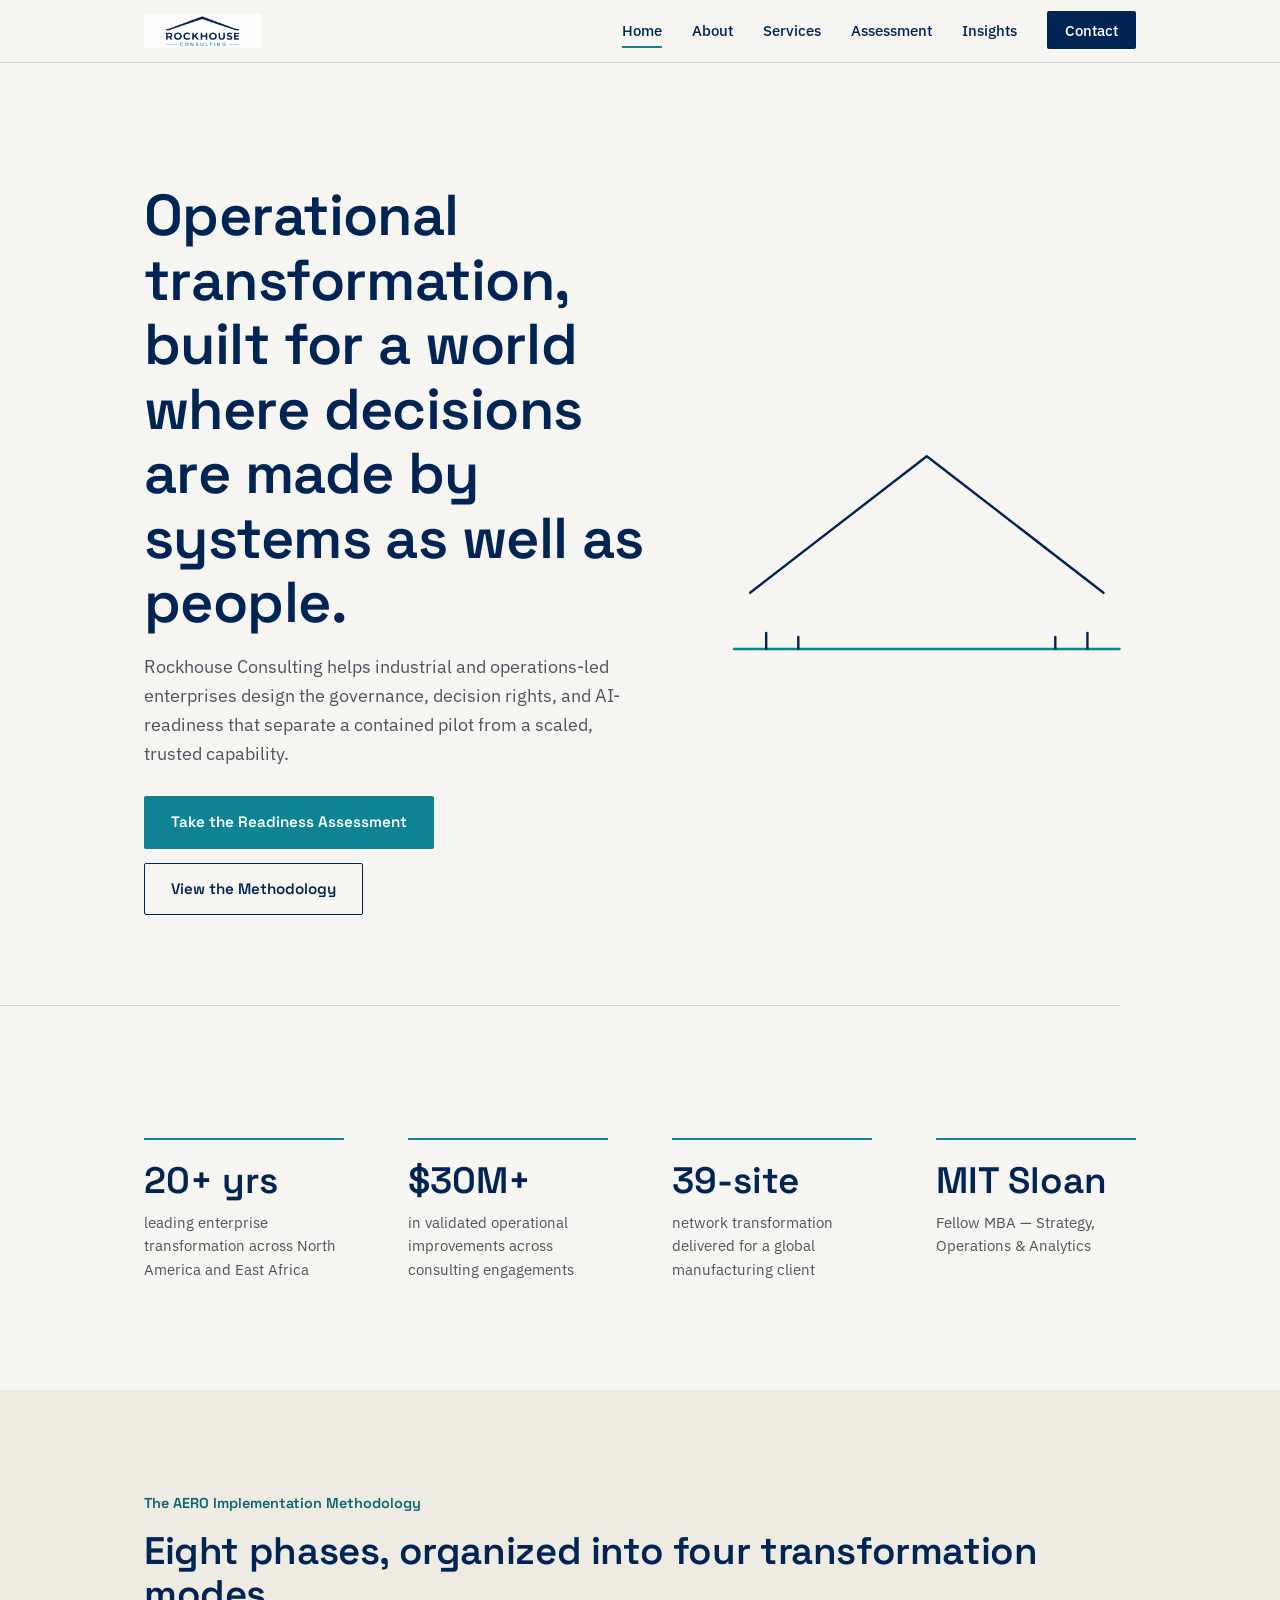
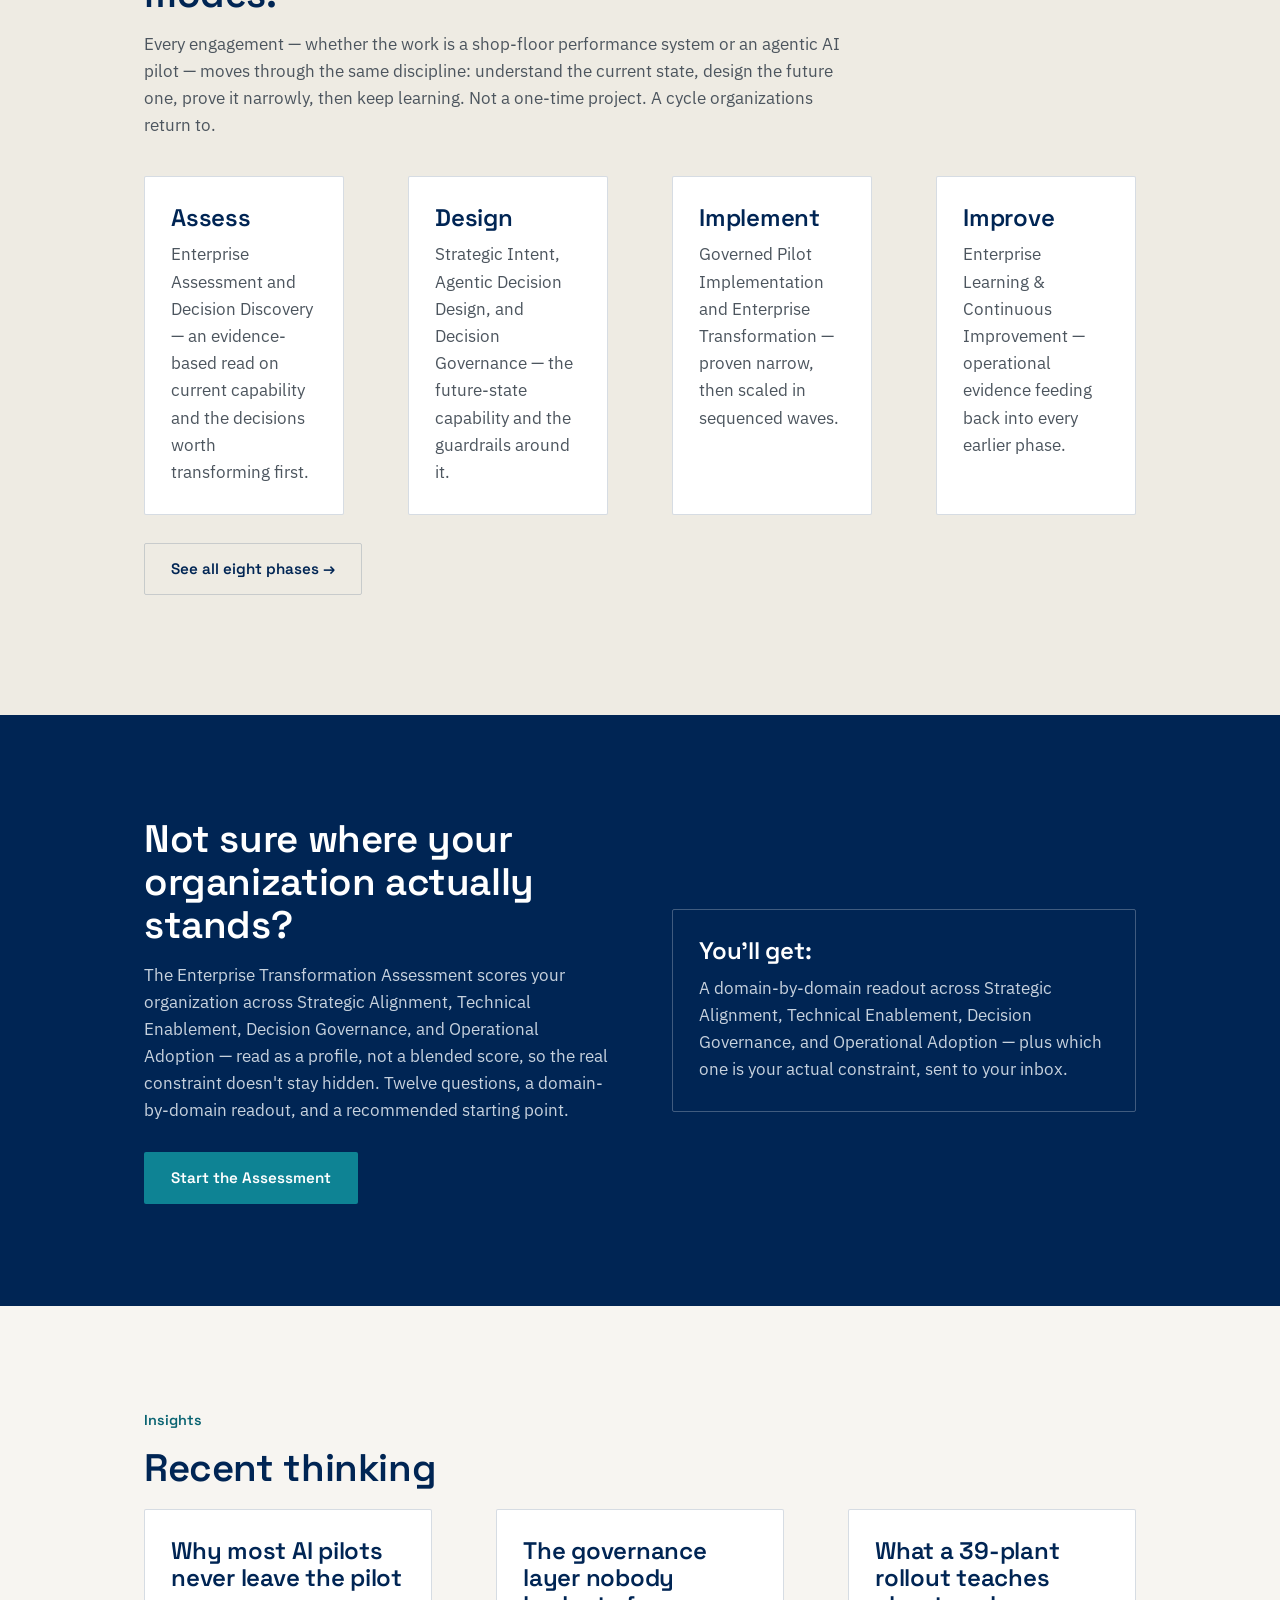
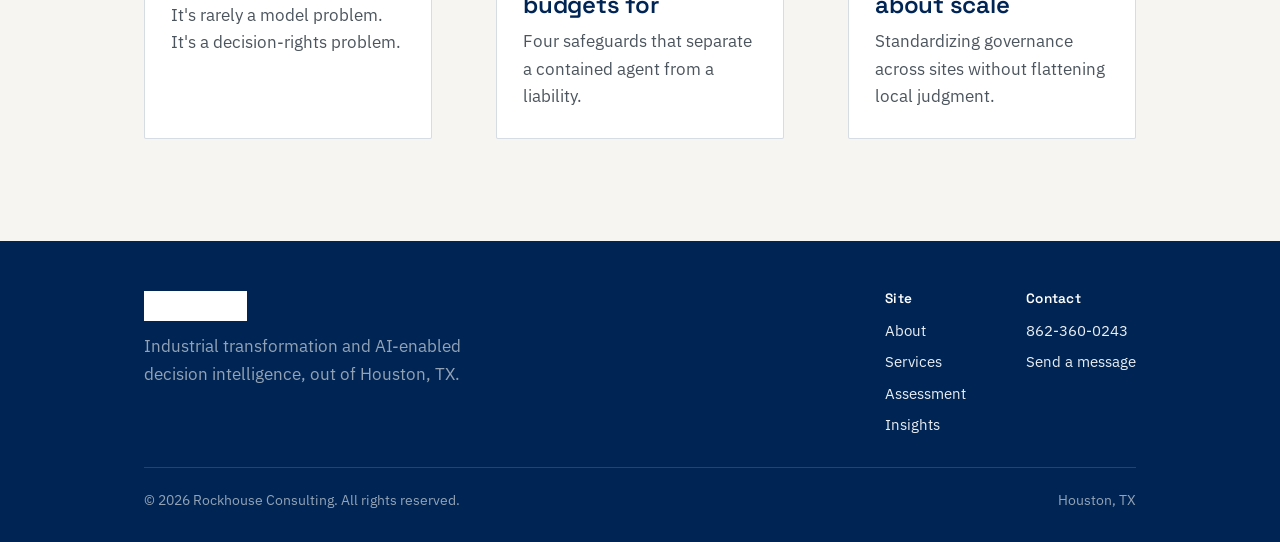
==== index.html @ 3f8c3867 "Add Rockhouse Consulting site files" ====
<!DOCTYPE html>
<html lang="en">
<head>
<meta charset="UTF-8">
<meta name="viewport" content="width=device-width, initial-scale=1.0">
<title>Rockhouse Consulting — Industrial Transformation &amp; Agentic AI Governance</title>
<meta name="description" content="Rockhouse Consulting helps industrial and operations-led enterprises design, govern, and scale AI-enabled decision systems — grounded in two decades of operational transformation work.">
<link rel="preconnect" href="https://fonts.googleapis.com">
<link rel="preconnect" href="https://fonts.gstatic.com" crossorigin>
<link href="https://fonts.googleapis.com/css2?family=Space+Grotesk:wght@500;600;700&family=IBM+Plex+Sans:wght@400;500;600&display=swap" rel="stylesheet">
<link rel="stylesheet" href="css/style.css">
</head>
<body>

<header class="site-header">
  <div class="wrap">
    <a class="brand" href="index.html"><img src="assets/logo.png" alt="Rockhouse Consulting"></a>
    <button class="nav-toggle" aria-label="Toggle navigation" aria-expanded="false"><span></span></button>
    <ul class="nav-links">
      <li><a href="index.html">Home</a></li>
      <li><a href="about.html">About</a></li>
      <li><a href="services.html">Services</a></li>
      <li><a href="assessment.html">Assessment</a></li>
      <li><a href="insights.html">Insights</a></li>
      <li><a href="contact.html" class="nav-cta">Contact</a></li>
    </ul>
  </div>
</header>

<main>

  <!-- HERO -->
  <section class="hero">
    <div class="wrap hero-grid">
      <div>
        <h1>Operational transformation, built for a world where decisions are made by systems as well as people.</h1>
        <p class="lede">Rockhouse Consulting helps industrial and operations-led enterprises design the governance, decision rights, and AI-readiness that separate a contained pilot from a scaled, trusted capability.</p>
        <div class="hero-actions">
          <a href="assessment.html" class="btn btn-primary">Take the Readiness Assessment</a>
          <a href="services.html" class="btn btn-outline">View the Methodology</a>
        </div>
      </div>
      <div>
        <svg class="roofline" viewBox="0 0 520 340" xmlns="http://www.w3.org/2000/svg" role="img" aria-label="Line drawing of a peaked roofline over a foundation line">
          <path d="M40,230 L260,60 L480,230" />
          <path class="accent" d="M20,300 L500,300" />
          <path d="M60,300 L60,280 M100,300 L100,285 M460,300 L460,280 M420,300 L420,285" stroke-width="2" />
        </svg>
      </div>
    </div>
  </section>

  <hr class="rule wrap">

  <!-- PROOF STRIP -->
  <section>
    <div class="wrap">
      <div class="stat-strip">
        <div class="stat"><div class="n">20+ yrs</div><div class="l">leading enterprise transformation across North America and East Africa</div></div>
        <div class="stat"><div class="n">$30M+</div><div class="l">in validated operational improvements across consulting engagements</div></div>
        <div class="stat"><div class="n">39-site</div><div class="l">network transformation delivered for a global manufacturing client</div></div>
        <div class="stat"><div class="n">MIT Sloan</div><div class="l">Fellow MBA — Strategy, Operations &amp; Analytics</div></div>
      </div>
    </div>
  </section>

  <!-- METHODOLOGY PREVIEW -->
  <section class="section-alt">
    <div class="wrap">
      <div class="eyebrow-line"><span class="num">The AERO Implementation Methodology</span></div>
      <h2>Eight phases, organized into four transformation modes.</h2>
      <p class="max-prose">Every engagement — whether the work is a shop-floor performance system or an agentic AI pilot — moves through the same discipline: understand the current state, design the future one, prove it narrowly, then keep learning. Not a one-time project. A cycle organizations return to.</p>
      <div class="grid grid-4" style="margin-top:36px;">
        <div class="card"><h3>Assess</h3><p>Enterprise Assessment and Decision Discovery — an evidence-based read on current capability and the decisions worth transforming first.</p></div>
        <div class="card"><h3>Design</h3><p>Strategic Intent, Agentic Decision Design, and Decision Governance — the future-state capability and the guardrails around it.</p></div>
        <div class="card"><h3>Implement</h3><p>Governed Pilot Implementation and Enterprise Transformation — proven narrow, then scaled in sequenced waves.</p></div>
        <div class="card"><h3>Improve</h3><p>Enterprise Learning &amp; Continuous Improvement — operational evidence feeding back into every earlier phase.</p></div>
      </div>
      <p style="margin-top:28px;"><a href="services.html" class="btn btn-ghost">See all eight phases →</a></p>
    </div>
  </section>

  <!-- ASSESSMENT CTA -->
  <section class="section-navy">
    <div class="wrap">
      <div class="grid grid-2" style="align-items:center;">
        <div>
          <h2 class="mt-0">Not sure where your organization actually stands?</h2>
          <p>The Enterprise Transformation Assessment scores your organization across Strategic Alignment, Technical Enablement, Decision Governance, and Operational Adoption — read as a profile, not a blended score, so the real constraint doesn't stay hidden. Twelve questions, a domain-by-domain readout, and a recommended starting point.</p>
          <a href="assessment.html" class="btn btn-primary" style="margin-top:10px;">Start the Assessment</a>
        </div>
        <div class="card" style="background:transparent;border-color:rgba(255,255,255,0.25);">
          <h3 style="color:#fff;">You'll get:</h3>
          <p style="color:#C7D2DE;">A domain-by-domain readout across Strategic Alignment, Technical Enablement, Decision Governance, and Operational Adoption — plus which one is your actual constraint, sent to your inbox.</p>
        </div>
      </div>
    </div>
  </section>

  <!-- INSIGHTS PREVIEW -->
  <section>
    <div class="wrap">
      <div class="eyebrow-line"><span class="num">Insights</span></div>
      <h2>Recent thinking</h2>
      <div class="grid grid-3" style="margin-top:20px;">
        <a class="card card-link" href="insights.html">
          <h3>Why most AI pilots never leave the pilot</h3>
          <p>It's rarely a model problem. It's a decision-rights problem.</p>
        </a>
        <a class="card card-link" href="insights.html">
          <h3>The governance layer nobody budgets for</h3>
          <p>Four safeguards that separate a contained agent from a liability.</p>
        </a>
        <a class="card card-link" href="insights.html">
          <h3>What a 39-plant rollout teaches about scale</h3>
          <p>Standardizing governance across sites without flattening local judgment.</p>
        </a>
      </div>
    </div>
  </section>

</main>

<footer class="site-footer">
  <div class="wrap">
    <div class="footer-grid">
      <div>
        <div class="footer-brand"><img src="assets/logo.png" alt="Rockhouse Consulting"></div>
        <p style="color:#93A3B5;max-width:34ch;">Industrial transformation and AI-enabled decision intelligence, out of Houston, TX.</p>
      </div>
      <div class="footer-cols">
        <div>
          <h4>Site</h4>
          <ul>
            <li><a href="about.html">About</a></li>
            <li><a href="services.html">Services</a></li>
            <li><a href="assessment.html">Assessment</a></li>
            <li><a href="insights.html">Insights</a></li>
          </ul>
        </div>
        <div>
          <h4>Contact</h4>
          <ul>
            <li><a href="tel:8623600243">862-360-0243</a></li>
            <li><a href="contact.html">Send a message</a></li>
          </ul>
        </div>
      </div>
    </div>
    <div class="footer-bottom">
      <span>© 2026 Rockhouse Consulting. All rights reserved.</span>
      <span>Houston, TX</span>
    </div>
  </div>
</footer>

<script src="js/main.js"></script>
</body>
</html>
---- css/style.css ----
/* ============================================================
   Rockhouse Consulting — design tokens
   Structural / drafting-table aesthetic: thin rules, tick marks,
   left-aligned type, roofline motif. No rounded-card kit.
   ============================================================ */

:root{
  --navy:      #002554;
  --navy-2:    #0A3A6B;
  --navy-soft: #12406F;
  --teal:      #0E8394;
  --teal-dark: #0A6472;
  --bg:        #F7F5F1;
  --bg-alt:    #EEEBE3;
  --panel:     #FFFFFF;
  --ink:       #191F26;
  --ink-soft:  #4C555E;
  --ink-faint: #79808A;
  --line:      #D9D3C6;
  --line-navy: rgba(0, 37, 84, 0.16);

  --font-head: 'Space Grotesk', 'Arial Narrow', Arial, sans-serif;
  --font-body: 'IBM Plex Sans', 'Segoe UI', Arial, sans-serif;

  --maxw: 1120px;
  --gutter: clamp(20px, 5vw, 64px);
}

*, *::before, *::after{ box-sizing: border-box; }
html{ scroll-behavior: smooth; }
body{
  margin: 0;
  background: var(--bg);
  color: var(--ink);
  font-family: var(--font-body);
  font-size: 17px;
  line-height: 1.6;
  -webkit-font-smoothing: antialiased;
}
img{ max-width: 100%; display: block; }
a{ color: var(--teal-dark); }
a:focus-visible, button:focus-visible, input:focus-visible,
textarea:focus-visible, select:focus-visible{
  outline: 2px solid var(--teal);
  outline-offset: 3px;
}

h1, h2, h3, h4{
  font-family: var(--font-head);
  color: var(--navy);
  margin: 0 0 0.4em;
  line-height: 1.12;
  font-weight: 600;
  letter-spacing: -0.01em;
}
h1{ font-size: clamp(2.4rem, 5vw, 3.6rem); }
h2{ font-size: clamp(1.7rem, 3.2vw, 2.4rem); }
h3{ font-size: clamp(1.2rem, 2vw, 1.5rem); }
p{ margin: 0 0 1em; max-width: 62ch; color: var(--ink-soft); }
.ink{ color: var(--ink); }

.wrap{
  max-width: var(--maxw);
  margin: 0 auto;
  padding-left: var(--gutter);
  padding-right: var(--gutter);
}

/* ---------- structural rule / tick divider ---------- */
.rule{
  border: none;
  border-top: 1px solid var(--line-navy);
  margin: 0;
  position: relative;
}
.tick-divider{
  display: flex;
  align-items: center;
  gap: 12px;
  margin: 0;
  color: var(--ink-faint);
}
.tick-divider::before, .tick-divider::after{
  content: "";
  flex: 1;
  height: 1px;
  background: var(--line-navy);
}
.tick-divider span{
  font-family: var(--font-head);
  font-size: 0.78rem;
  letter-spacing: 0.02em;
}

/* ---------- nav ---------- */
.site-header{
  position: sticky; top: 0; z-index: 50;
  background: rgba(247,245,241,0.92);
  backdrop-filter: blur(6px);
  border-bottom: 1px solid var(--line-navy);
}
.site-header .wrap{
  display: flex; align-items: center; justify-content: space-between;
  padding-top: 14px; padding-bottom: 14px;
}
.brand{ display:flex; align-items:center; gap:10px; text-decoration:none; }
.brand img{ height: 34px; width: auto; }
.brand span{ display:none; }

.nav-links{
  display: flex; gap: clamp(16px, 2.4vw, 30px);
  list-style: none; margin: 0; padding: 0;
}
.nav-links a{
  color: var(--navy);
  text-decoration: none;
  font-size: 0.95rem;
  font-weight: 500;
  padding: 6px 0;
  border-bottom: 2px solid transparent;
}
.nav-links a:hover, .nav-links a.active{
  border-bottom-color: var(--teal);
}
.nav-cta{
  background: var(--navy);
  color: #fff !important;
  padding: 9px 18px !important;
  border-radius: 2px;
  border-bottom: none !important;
}
.nav-cta:hover{ background: var(--teal-dark); }

.nav-toggle{ display:none; background:none; border:1px solid var(--line-navy); border-radius:2px; padding:8px 10px; cursor:pointer; }
.nav-toggle span, .nav-toggle span::before, .nav-toggle span::after{
  content:""; display:block; width:20px; height:2px; background:var(--navy); position:relative;
}
.nav-toggle span::before{ position:absolute; top:-6px; }
.nav-toggle span::after{ position:absolute; top:6px; }

@media (max-width: 780px){
  .nav-toggle{ display:block; }
  .nav-links{
    position: fixed; inset: 61px 0 auto 0;
    background: var(--bg);
    flex-direction: column;
    padding: 18px var(--gutter) 26px;
    border-bottom: 1px solid var(--line-navy);
    transform: translateY(-8px);
    opacity: 0;
    pointer-events: none;
    transition: opacity .18s ease, transform .18s ease;
  }
  .nav-links.open{ opacity: 1; transform: translateY(0); pointer-events: auto; }
  .nav-links a{ padding: 10px 0; border-bottom: 1px solid var(--line-navy); }
  .nav-cta{ display:inline-block; width:fit-content; }
}

/* ---------- buttons ---------- */
.btn{
  display: inline-flex; align-items: center; gap: 8px;
  font-family: var(--font-head);
  font-weight: 600;
  font-size: 0.95rem;
  padding: 13px 26px;
  border-radius: 2px;
  text-decoration: none;
  border: 1px solid transparent;
  cursor: pointer;
  transition: background .15s ease, color .15s ease, border-color .15s ease;
}
.btn-primary{ background: var(--teal); color: #fff; }
.btn-primary:hover{ background: var(--teal-dark); }
.btn-outline{ background: transparent; color: var(--navy); border-color: var(--navy); }
.btn-outline:hover{ background: var(--navy); color: #fff; }
.btn-ghost{ background: transparent; color: var(--navy); border-color: var(--line-navy); }
.btn-ghost:hover{ border-color: var(--navy); }

/* ---------- section rhythm ---------- */
section{ padding: clamp(56px, 8vw, 108px) 0; }
.section-alt{ background: var(--bg-alt); }
.section-navy{ background: var(--navy); color: #f2f4f7; }
.section-navy h2, .section-navy h3{ color: #fff; }
.section-navy p{ color: #C7D2DE; }
.eyebrow-line{
  display:flex; align-items:baseline; gap: 14px; margin-bottom: 14px;
}
.eyebrow-line .num{
  font-family: var(--font-head); color: var(--teal-dark); font-weight: 600; font-size: 0.9rem;
}
.section-navy .eyebrow-line .num{ color: #6FD3DF; }

/* ---------- grid utilities ---------- */
.grid{ display: grid; gap: var(--gutter); }
.grid-2{ grid-template-columns: 1fr 1fr; }
.grid-3{ grid-template-columns: repeat(3, 1fr); }
.grid-4{ grid-template-columns: repeat(4, 1fr); }
@media (max-width: 900px){
  .grid-3, .grid-4{ grid-template-columns: 1fr 1fr; }
}
@media (max-width: 640px){
  .grid-2, .grid-3, .grid-4{ grid-template-columns: 1fr; }
}

/* ---------- stat strip ---------- */
.stat-strip{
  display:flex; flex-wrap: wrap; gap: var(--gutter);
  padding-top: 30px; padding-bottom: 6px;
}
.stat{ flex: 1 1 200px; border-top: 2px solid var(--teal); padding-top: 12px; }
.stat .n{ font-family: var(--font-head); font-size: clamp(1.7rem,3vw,2.3rem); color: var(--navy); font-weight: 600; }
.stat .l{ font-size: 0.92rem; color: var(--ink-soft); }

/* ---------- phase list (methodology) ---------- */
.phase{
  border-top: 1px solid var(--line-navy);
  padding: 26px 0;
  display: grid;
  grid-template-columns: 60px 1fr;
  gap: 20px;
  align-items: start;
}
.phase:last-child{ border-bottom: 1px solid var(--line-navy); }
.phase .idx{
  font-family: var(--font-head);
  color: var(--teal-dark);
  font-size: 1.1rem;
  font-weight: 600;
  padding-top: 2px;
}
.phase h3{ margin-bottom: 6px; }
.phase p{ margin-bottom: 0; }
@media (max-width: 560px){
  .phase{ grid-template-columns: 1fr; gap: 6px; }
}

/* ---------- cards (services / insights) — flat, ruled, not SaaS-rounded ---------- */
.card{
  background: var(--panel);
  border: 1px solid var(--line-navy);
  border-radius: 2px;
  padding: 28px 26px;
}
.card h3{ margin-bottom: 10px; }
.card p:last-child{ margin-bottom: 0; }

.card-link{
  text-decoration:none; color: inherit; display:block;
  transition: border-color .15s ease, transform .15s ease;
}
.card-link:hover{ border-color: var(--teal); }

/* ---------- hero ---------- */
.hero{
  padding-top: clamp(64px, 10vw, 120px);
  padding-bottom: clamp(48px, 7vw, 90px);
  position: relative;
  overflow: hidden;
}
.hero .wrap{ position: relative; z-index: 2; }
.hero-grid{
  display: grid;
  grid-template-columns: 1.1fr 0.9fr;
  gap: clamp(30px, 5vw, 70px);
  align-items: center;
}
@media (max-width: 880px){
  .hero-grid{ grid-template-columns: 1fr; }
}
.hero h1{ margin-bottom: 0.3em; }
.hero .lede{ font-size: 1.14rem; color: var(--ink-soft); max-width: 46ch; }
.hero-actions{ display:flex; gap: 14px; flex-wrap: wrap; margin-top: 28px; }

.roofline{ width: 100%; height: auto; }
.roofline path{
  fill: none;
  stroke: var(--navy);
  stroke-width: 3;
  stroke-linecap: round;
  stroke-linejoin: round;
  stroke-dasharray: 900;
  stroke-dashoffset: 900;
  animation: draw 1.6s ease forwards 0.2s;
}
.roofline .accent{ stroke: var(--teal); }
@keyframes draw{ to{ stroke-dashoffset: 0; } }
@media (prefers-reduced-motion: reduce){
  .roofline path{ animation: none; stroke-dashoffset: 0; }
}

/* ---------- footer ---------- */
.site-footer{
  background: var(--navy);
  color: #C7D2DE;
  padding: 50px 0 30px;
}
.site-footer a{ color: #E9EEF3; text-decoration: none; }
.site-footer a:hover{ color: var(--teal); }
.footer-grid{
  display:flex; justify-content: space-between; flex-wrap: wrap; gap: 30px;
  padding-bottom: 30px; border-bottom: 1px solid rgba(255,255,255,0.14);
}
.footer-cols{ display:flex; gap: 60px; flex-wrap: wrap; }
.footer-cols h4{ color: #fff; font-size: 0.85rem; letter-spacing: 0.02em; margin-bottom: 12px; }
.footer-cols ul{ list-style:none; margin:0; padding:0; display:flex; flex-direction:column; gap:8px; font-size:0.92rem; }
.footer-bottom{
  display:flex; justify-content: space-between; flex-wrap: wrap; gap: 10px;
  padding-top: 22px; font-size: 0.85rem; color: #93A3B5;
}
.footer-brand{ display:flex; align-items:center; gap:10px; margin-bottom: 12px; }
.footer-brand img{ height: 30px; filter: brightness(0) invert(1); }

/* ---------- forms ---------- */
label{ display:block; font-size: 0.88rem; font-weight:600; color: var(--navy); margin-bottom: 6px; }
input[type=text], input[type=email], input[type=tel], textarea, select{
  width: 100%;
  font-family: var(--font-body);
  font-size: 1rem;
  padding: 12px 14px;
  border: 1px solid var(--line-navy);
  border-radius: 2px;
  background: #fff;
  color: var(--ink);
  margin-bottom: 18px;
}
textarea{ resize: vertical; min-height: 130px; }
.form-row{ display:grid; grid-template-columns:1fr 1fr; gap: 18px; }
@media (max-width:600px){ .form-row{ grid-template-columns:1fr; } }

/* ---------- utility ---------- */
.center{ text-align:center; }
.mt-0{ margin-top:0; }
.max-prose{ max-width: 70ch; }
.small{ font-size: 0.86rem; color: var(--ink-faint); }
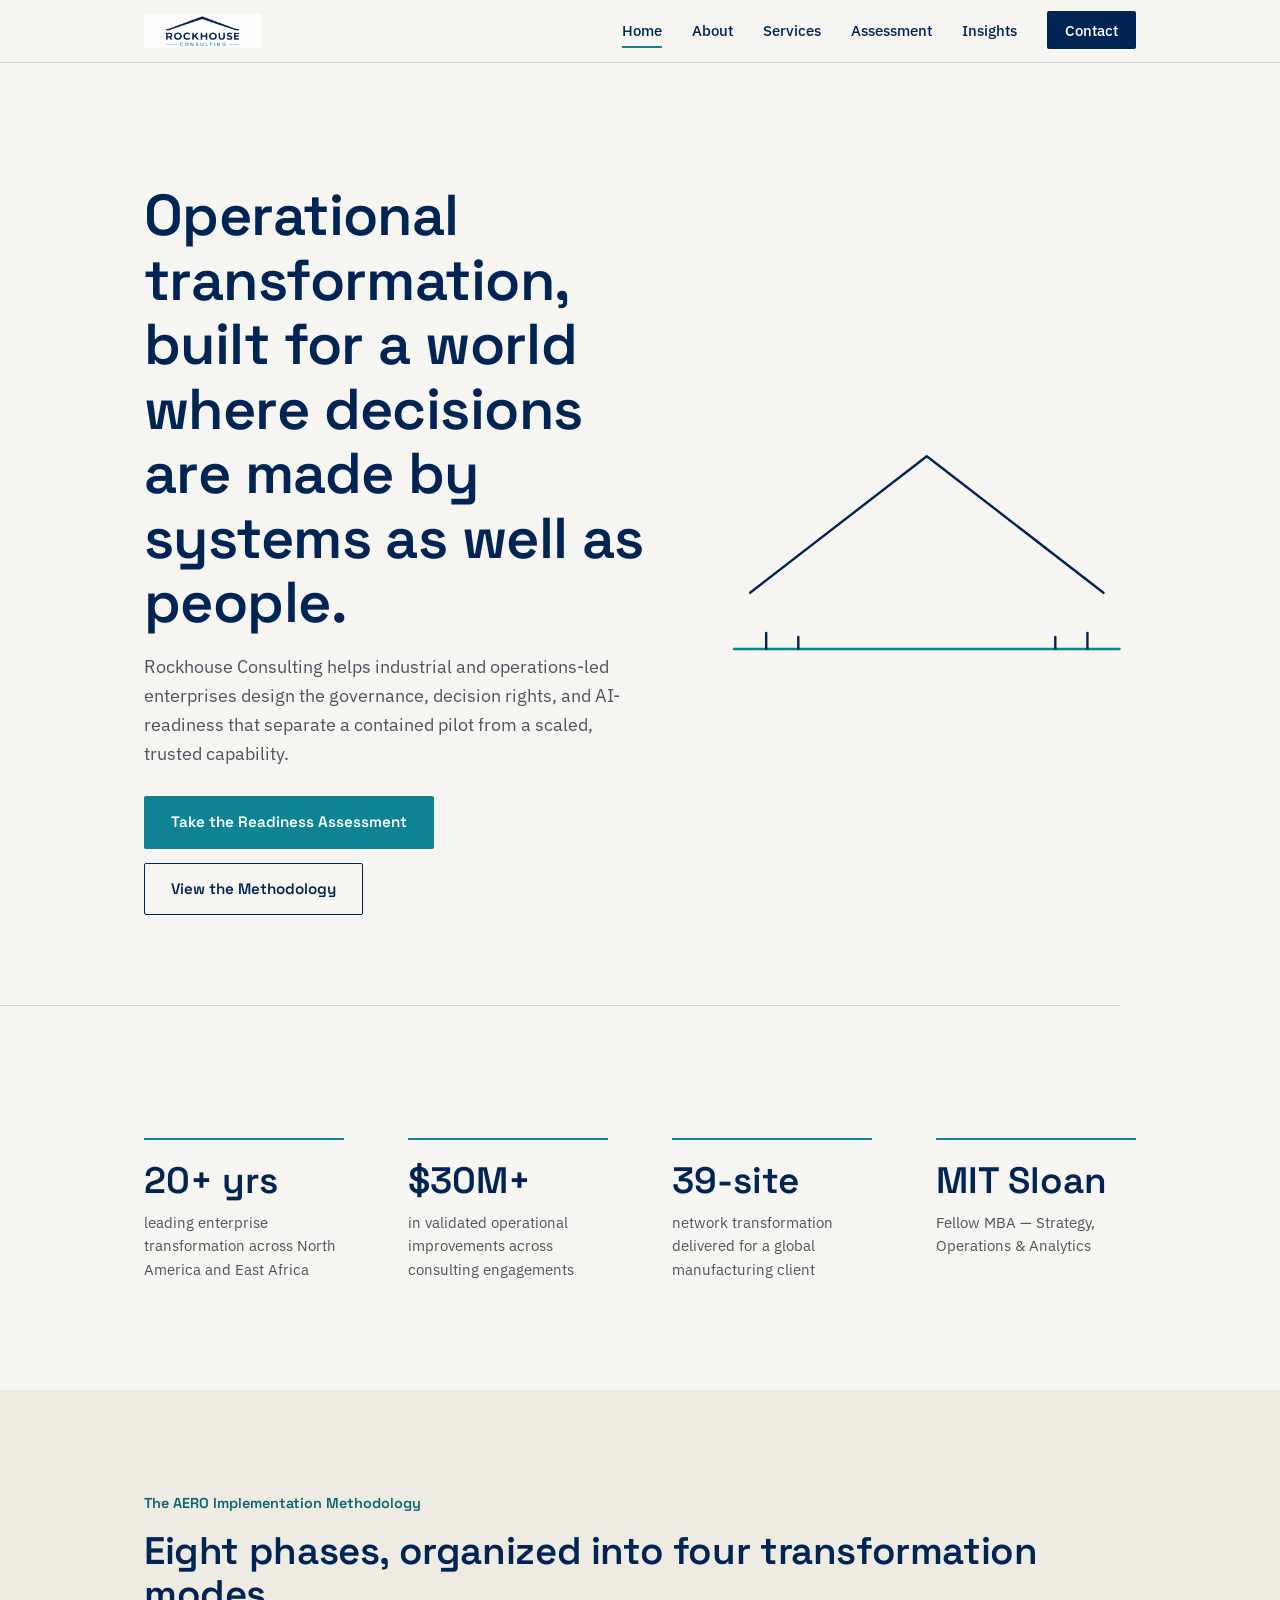
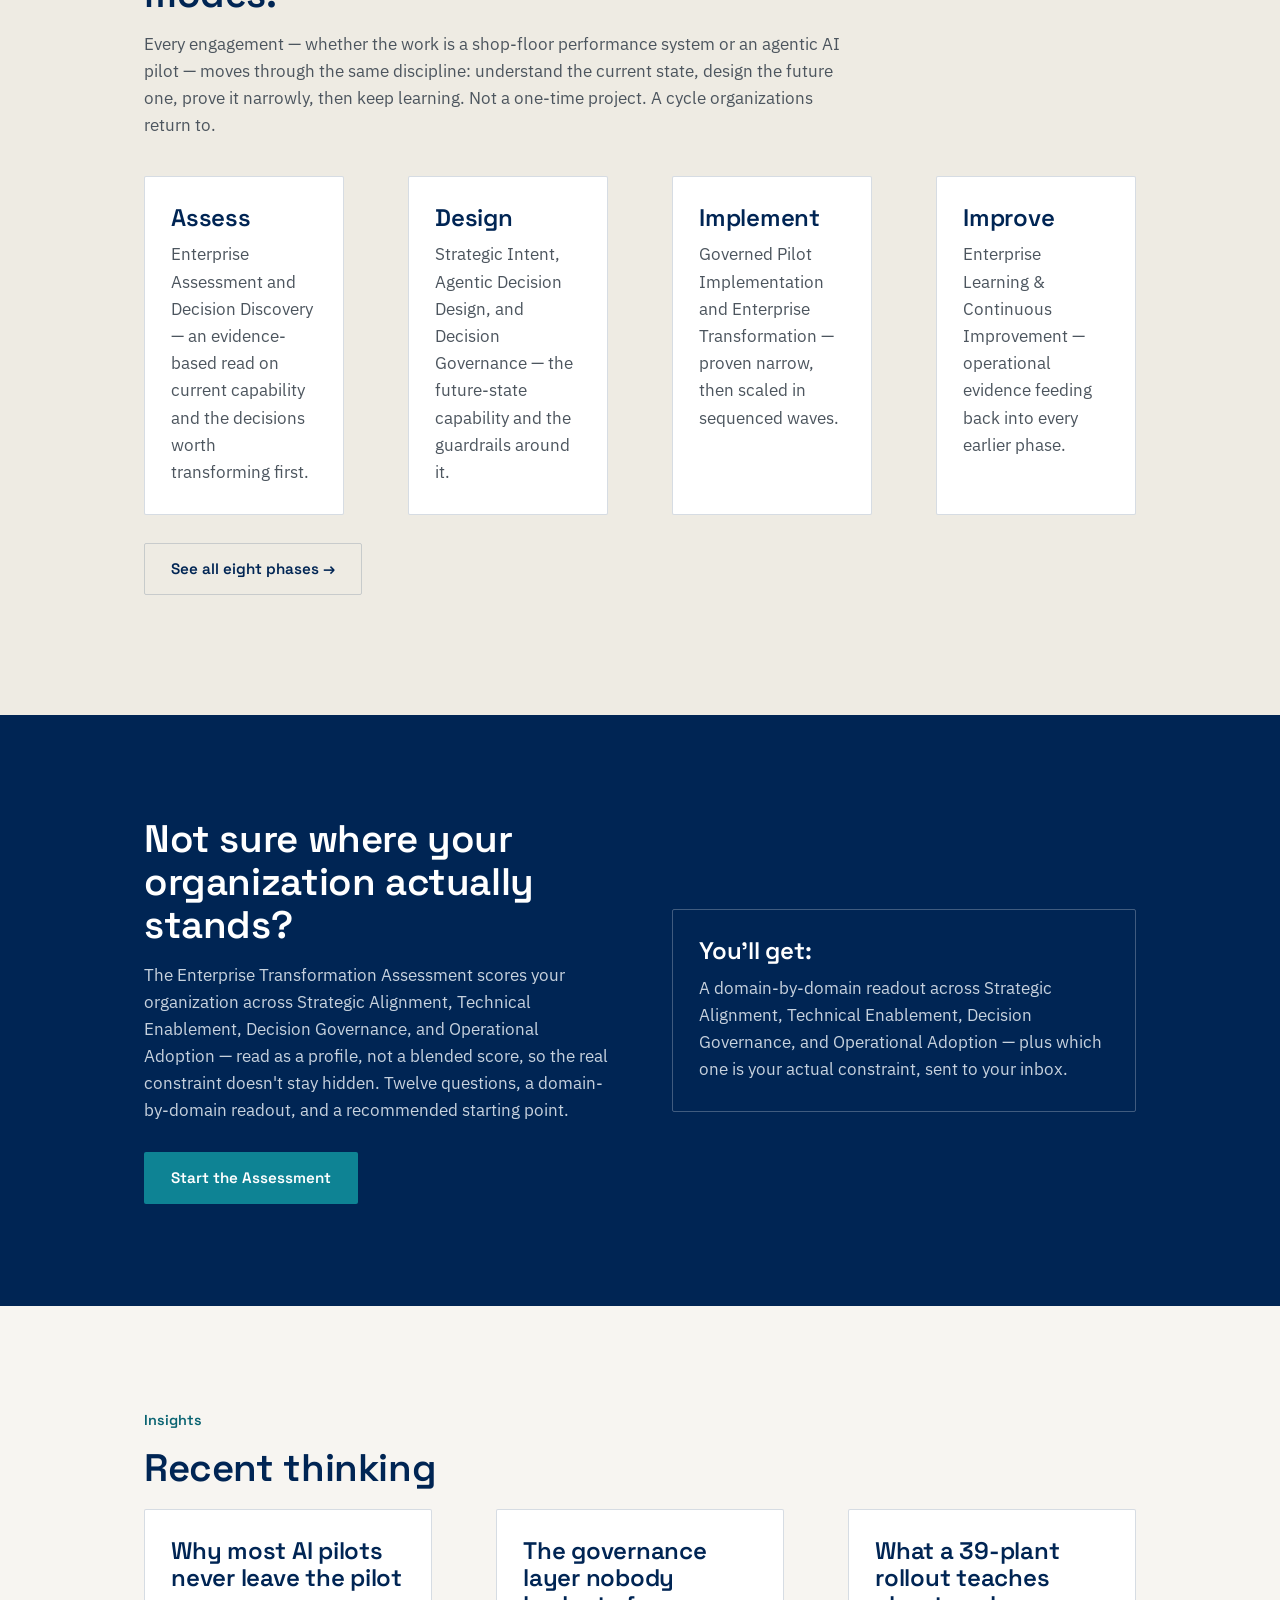
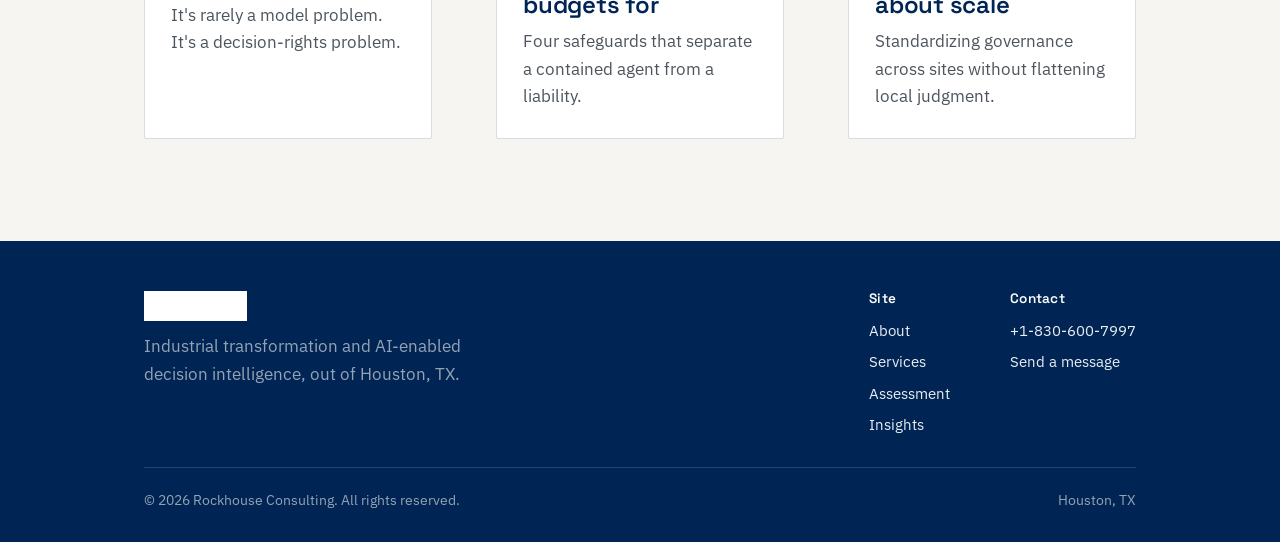
==== commit ae9459f9: "Change phone contact to official Rockhouse" ====
--- a/index.html
+++ b/index.html
@@ -141,7 +141,7 @@
         <div>
           <h4>Contact</h4>
           <ul>
-            <li><a href="tel:8623600243">862-360-0243</a></li>
+            <li><a href="tel:+1-830-600-7997">+1-830-600-7997</a></li>
             <li><a href="contact.html">Send a message</a></li>
           </ul>
         </div>
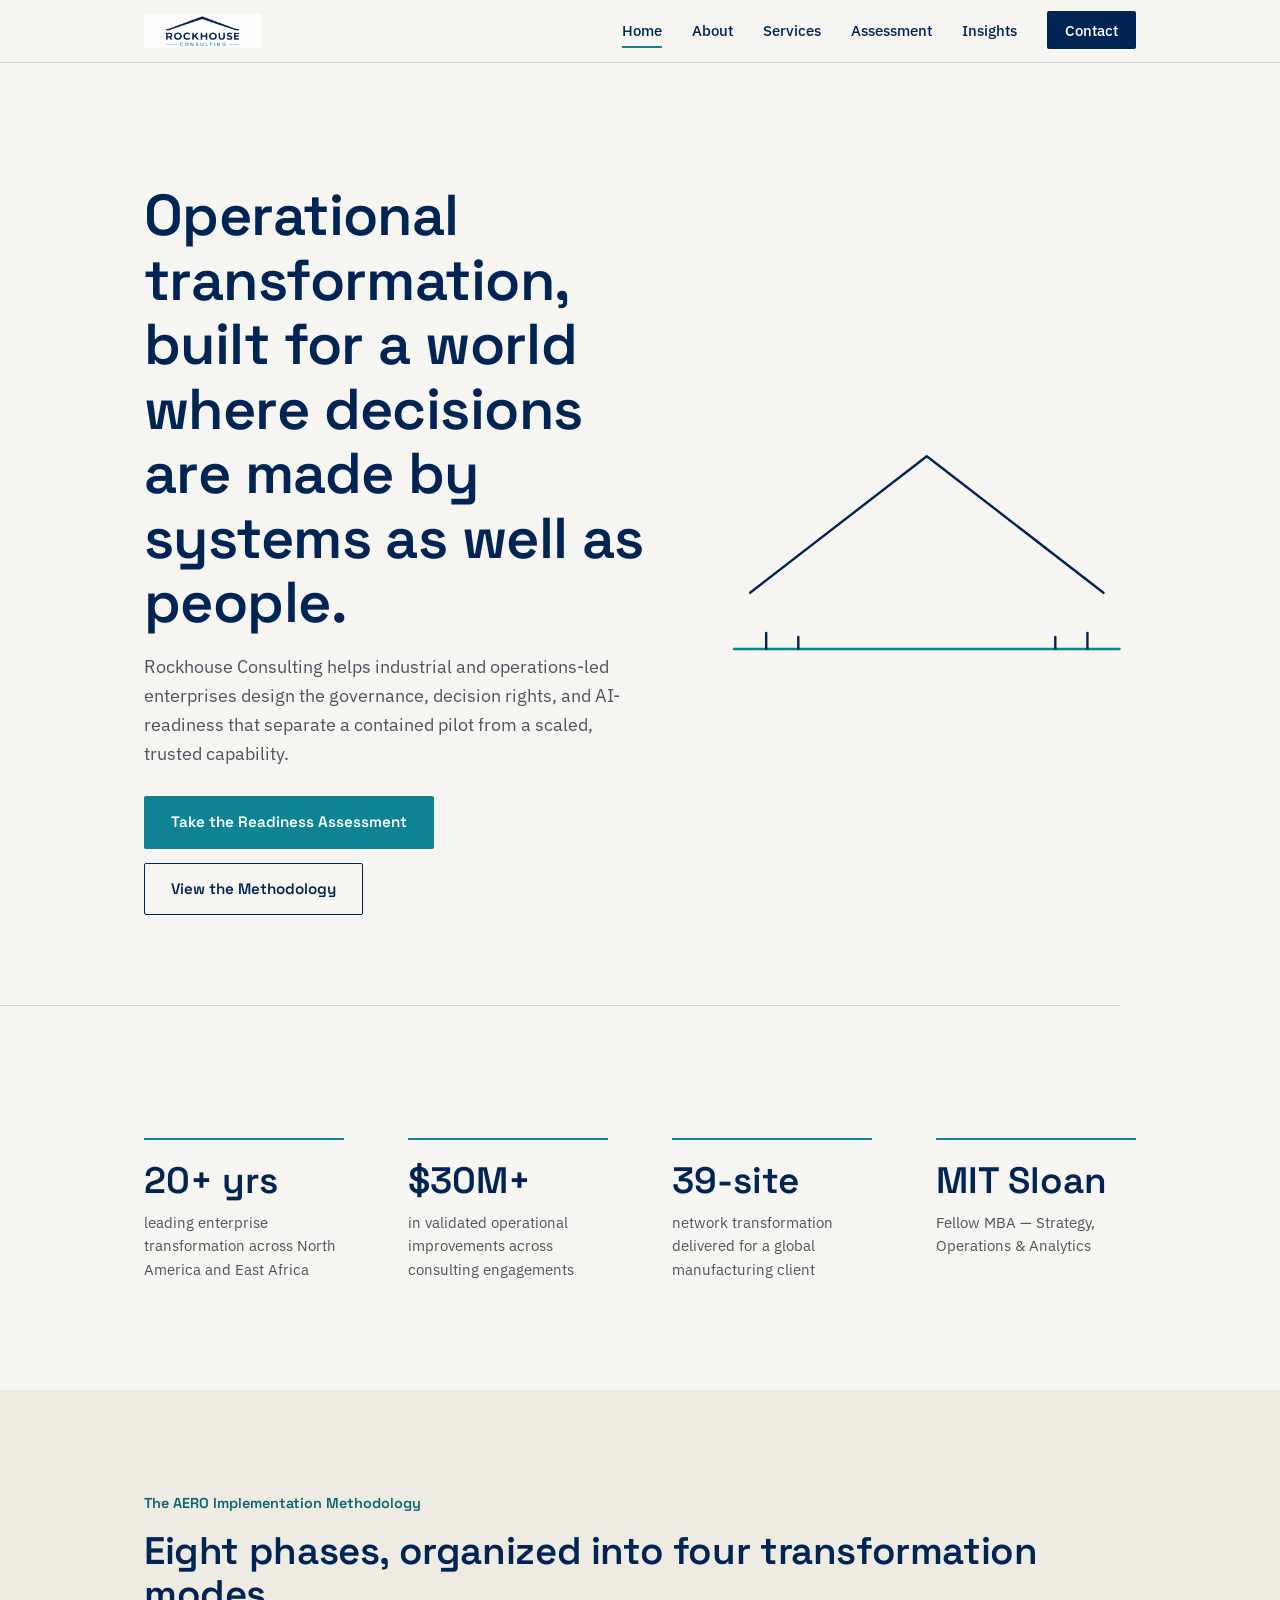
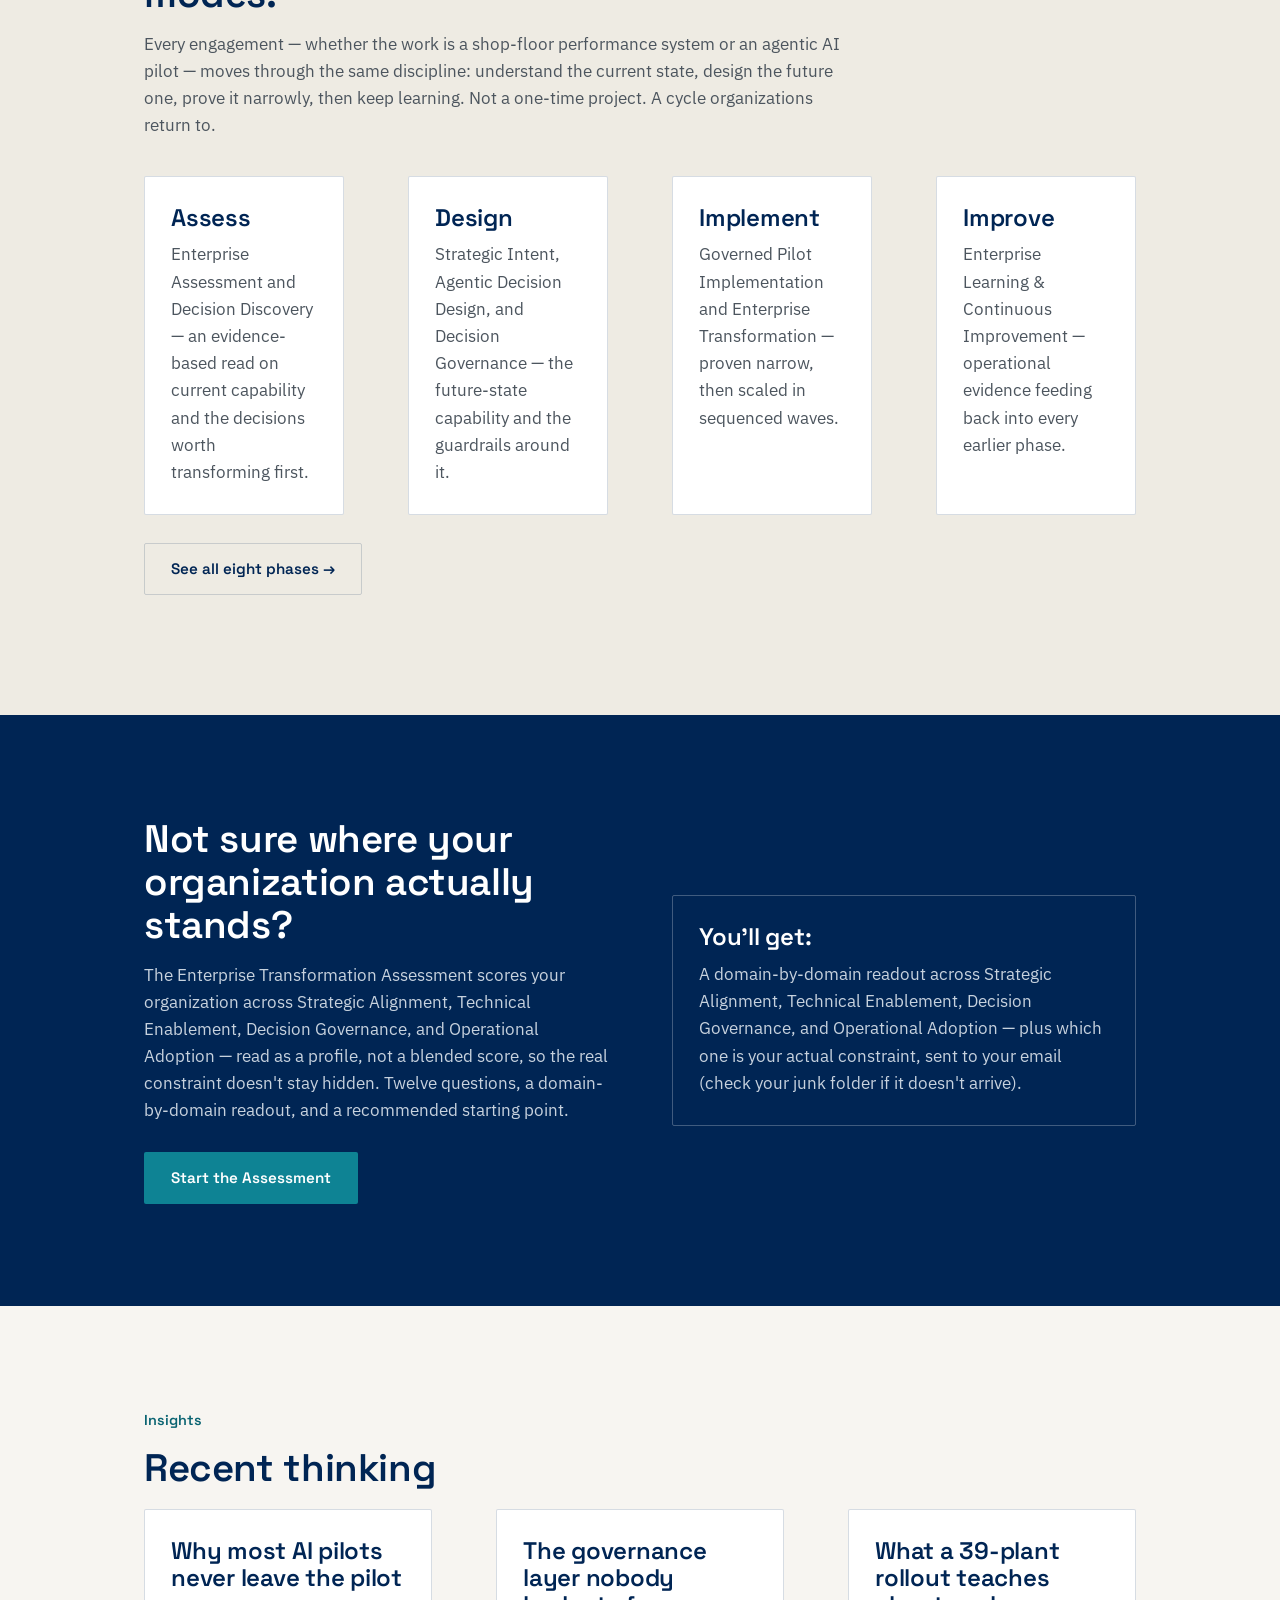
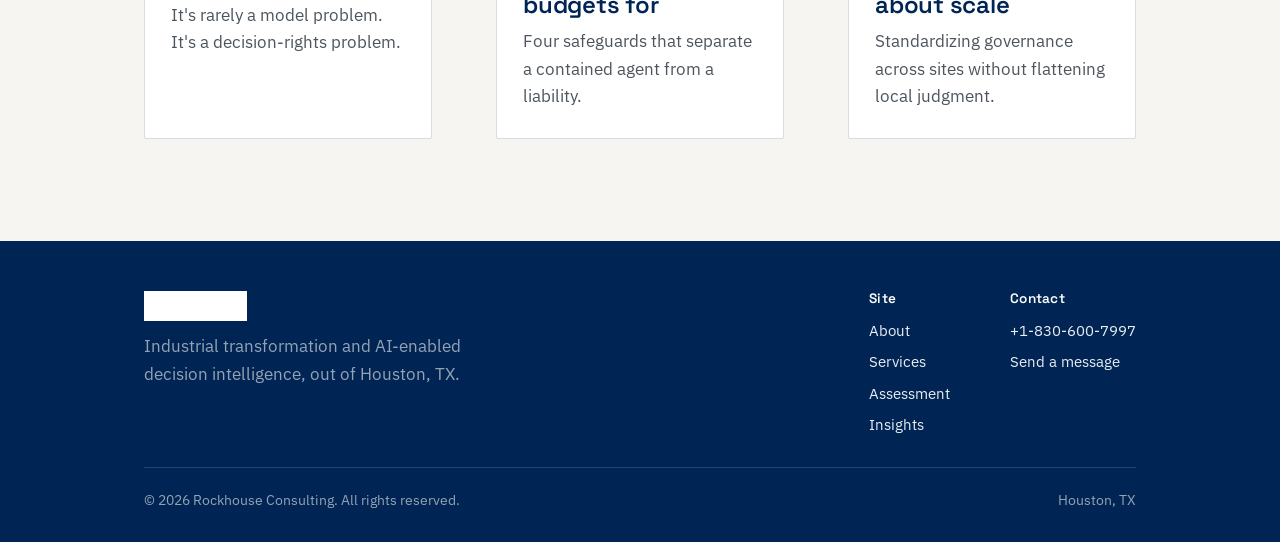
==== commit 1d02c6eb: "Junk folder edit" ====
--- a/index.html
+++ b/index.html
@@ -91,7 +91,7 @@
         </div>
         <div class="card" style="background:transparent;border-color:rgba(255,255,255,0.25);">
           <h3 style="color:#fff;">You'll get:</h3>
-          <p style="color:#C7D2DE;">A domain-by-domain readout across Strategic Alignment, Technical Enablement, Decision Governance, and Operational Adoption — plus which one is your actual constraint, sent to your inbox.</p>
+          <p style="color:#C7D2DE;">A domain-by-domain readout across Strategic Alignment, Technical Enablement, Decision Governance, and Operational Adoption — plus which one is your actual constraint, sent to your email (check your junk folder if it doesn't arrive).</p>
         </div>
       </div>
     </div>
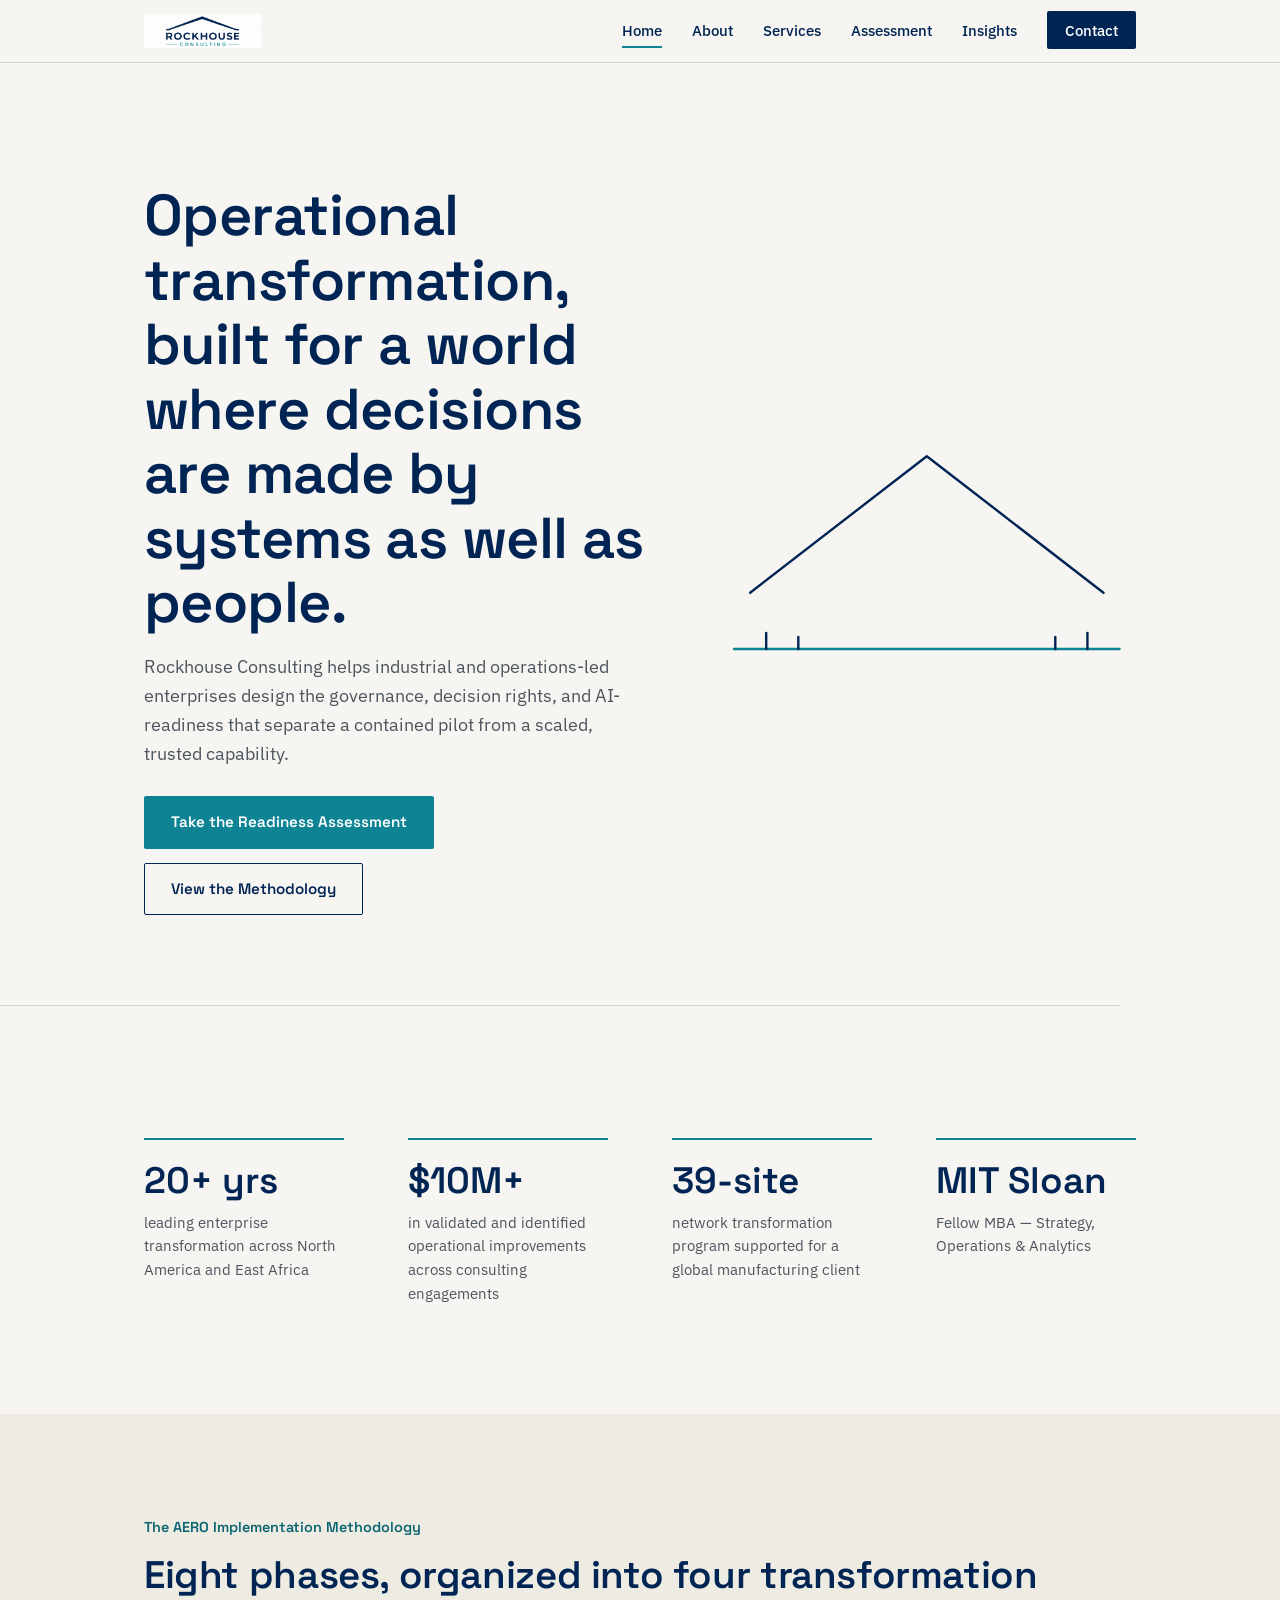
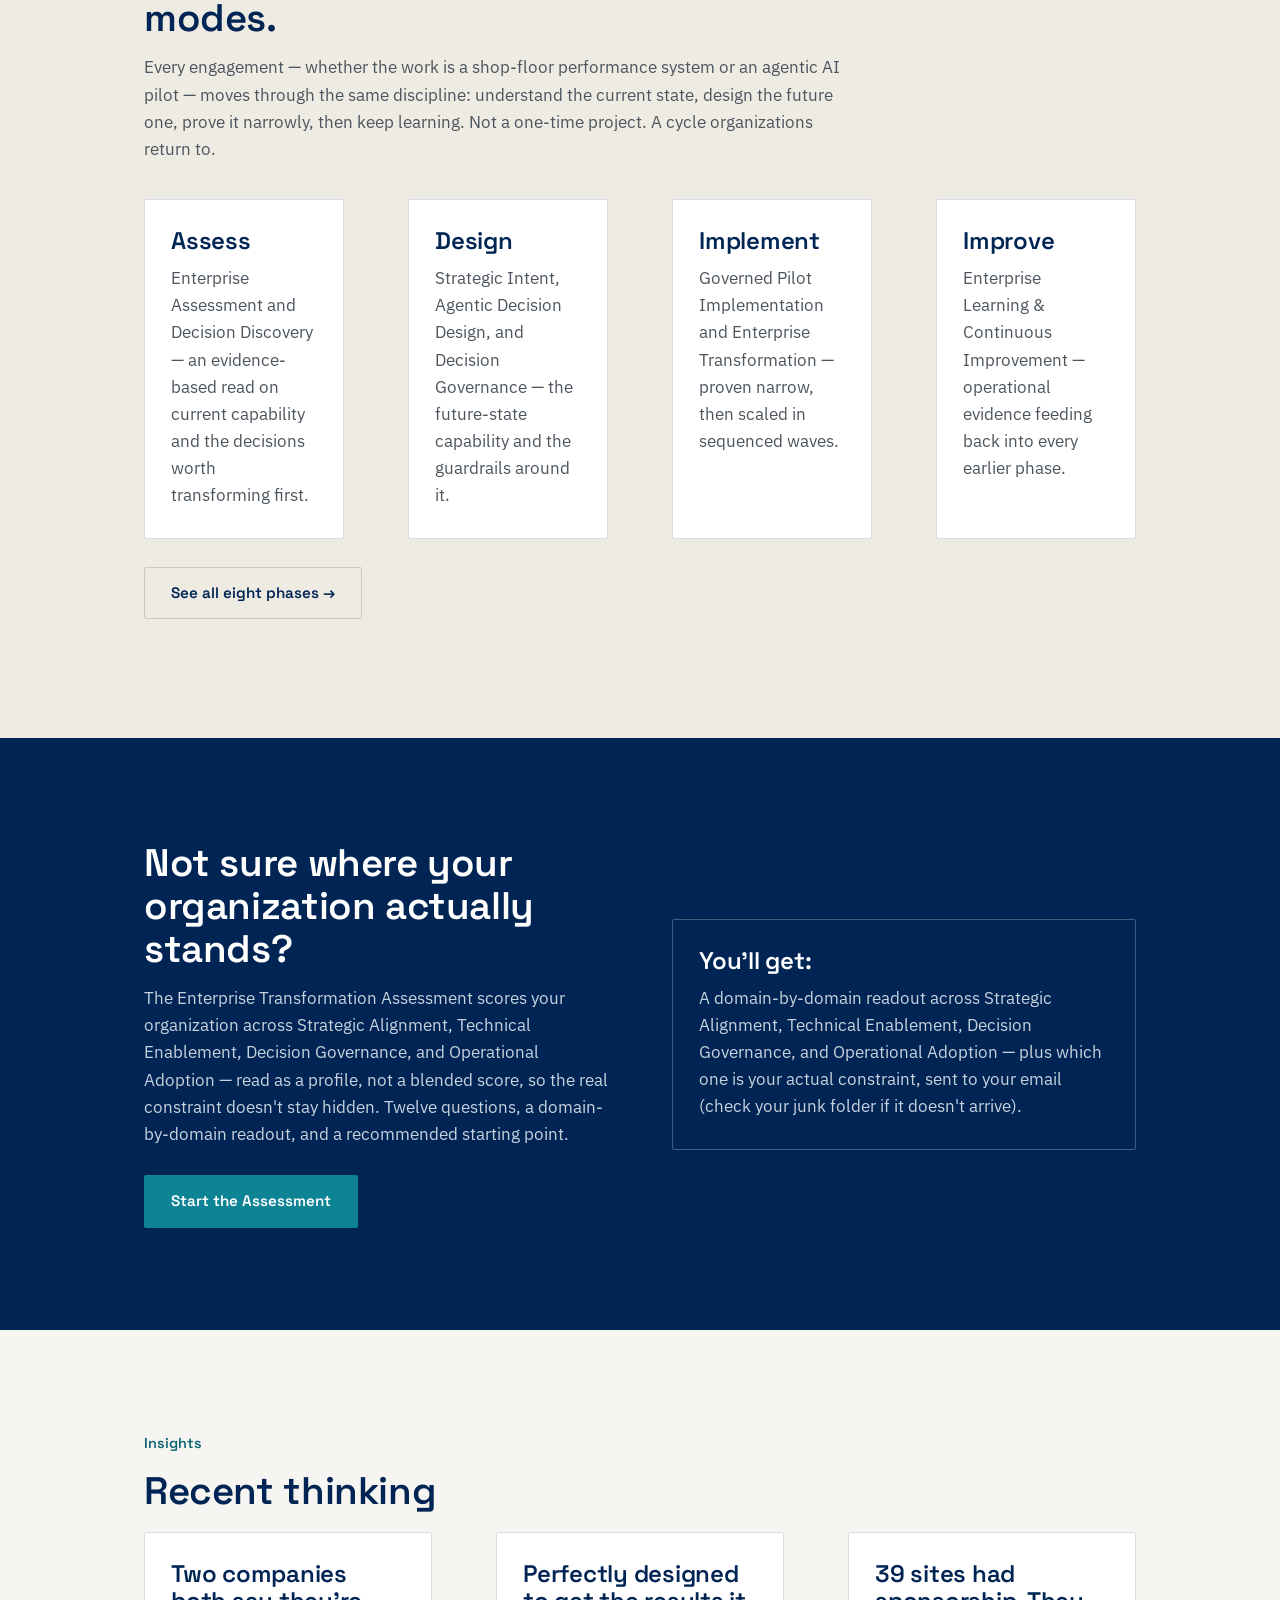
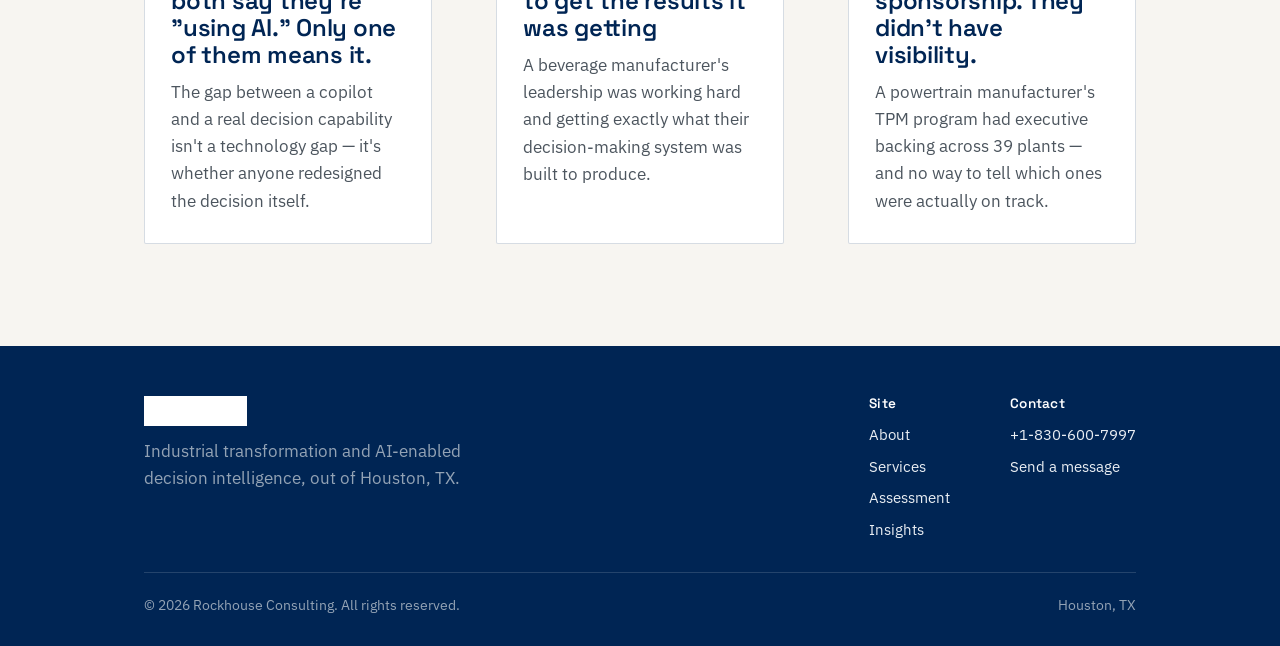
==== commit fba74ea4: "Website edit" ====
--- a/index.html
+++ b/index.html
@@ -57,8 +57,8 @@
     <div class="wrap">
       <div class="stat-strip">
         <div class="stat"><div class="n">20+ yrs</div><div class="l">leading enterprise transformation across North America and East Africa</div></div>
-        <div class="stat"><div class="n">$30M+</div><div class="l">in validated operational improvements across consulting engagements</div></div>
-        <div class="stat"><div class="n">39-site</div><div class="l">network transformation delivered for a global manufacturing client</div></div>
+        <div class="stat"><div class="n">$10M+</div><div class="l">in validated and identified operational improvements across consulting engagements</div></div>
+        <div class="stat"><div class="n">39-site</div><div class="l">network transformation program supported for a global manufacturing client</div></div>
         <div class="stat"><div class="n">MIT Sloan</div><div class="l">Fellow MBA — Strategy, Operations &amp; Analytics</div></div>
       </div>
     </div>
@@ -103,17 +103,17 @@
       <div class="eyebrow-line"><span class="num">Insights</span></div>
       <h2>Recent thinking</h2>
       <div class="grid grid-3" style="margin-top:20px;">
-        <a class="card card-link" href="insights.html">
-          <h3>Why most AI pilots never leave the pilot</h3>
-          <p>It's rarely a model problem. It's a decision-rights problem.</p>
+        <a class="card card-link" href="insight-two-companies-ai.html">
+          <h3>Two companies both say they're "using AI." Only one of them means it.</h3>
+          <p>The gap between a copilot and a real decision capability isn't a technology gap — it's whether anyone redesigned the decision itself.</p>
         </a>
-        <a class="card card-link" href="insights.html">
-          <h3>The governance layer nobody budgets for</h3>
-          <p>Four safeguards that separate a contained agent from a liability.</p>
+        <a class="card card-link" href="insight-decision-rights-cpg.html">
+          <h3>Perfectly designed to get the results it was getting</h3>
+          <p>A beverage manufacturer's leadership was working hard and getting exactly what their decision-making system was built to produce.</p>
         </a>
-        <a class="card card-link" href="insights.html">
-          <h3>What a 39-plant rollout teaches about scale</h3>
-          <p>Standardizing governance across sites without flattening local judgment.</p>
+        <a class="card card-link" href="insight-tpm-visibility.html">
+          <h3>39 sites had sponsorship. They didn't have visibility.</h3>
+          <p>A powertrain manufacturer's TPM program had executive backing across 39 plants — and no way to tell which ones were actually on track.</p>
         </a>
       </div>
     </div>
